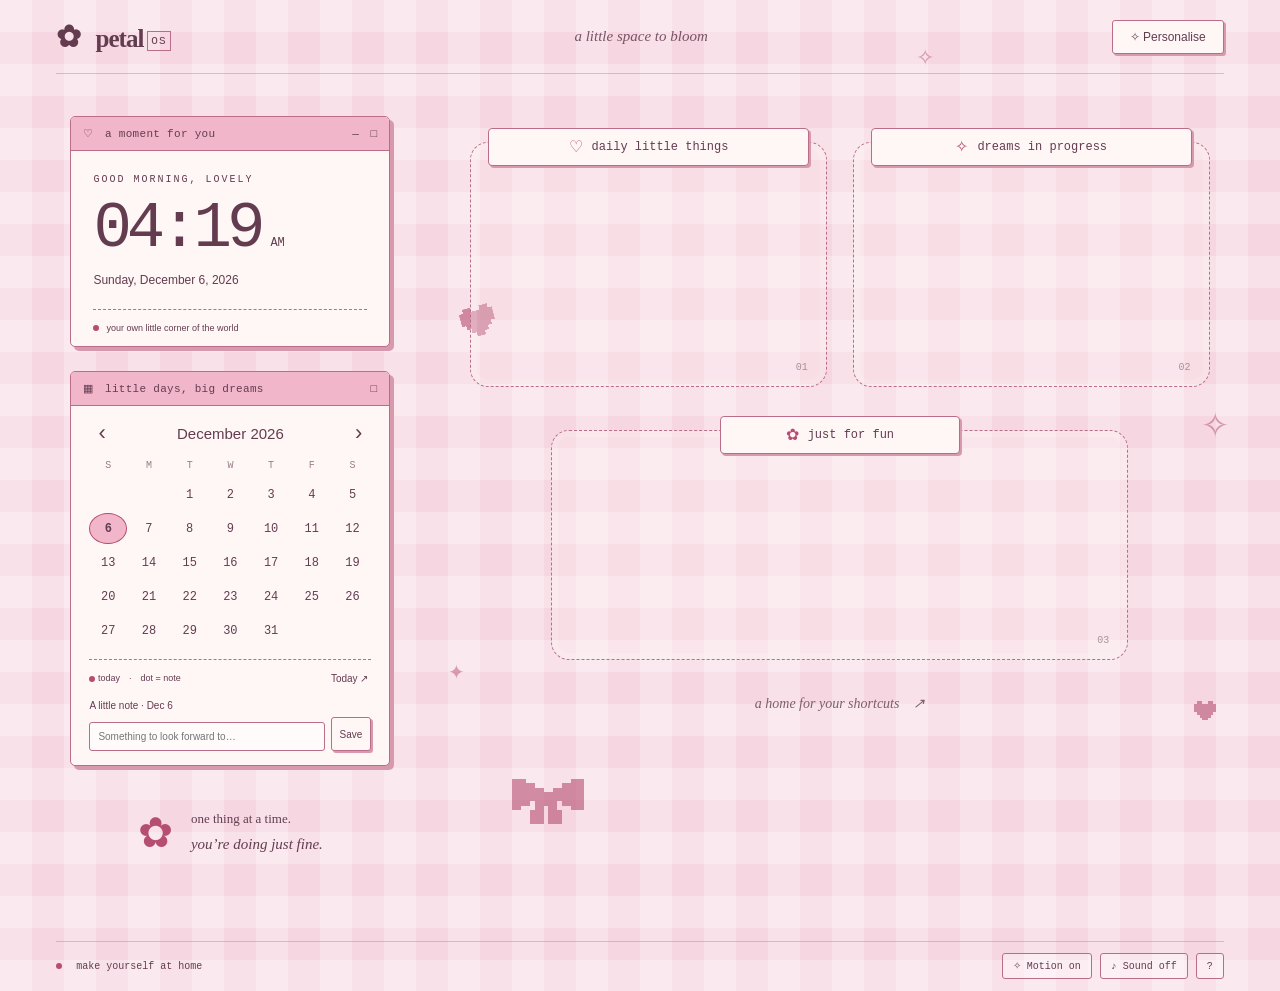
==== index.html @ 4a59d71a "Build Petal OS interactive wallpaper and offline packages" ====
<!doctype html>
<html lang="en">
<head>
  <meta charset="utf-8"><meta name="viewport" content="width=device-width,initial-scale=1">
  <meta name="theme-color" content="#f6b8cc">
  <title>Petal OS · Retro Girly Wallpaper</title>
  <link rel="icon" href="icons/heart.svg" type="image/svg+xml">
  <link rel="stylesheet" href="style.css">
  <script src="app.js" defer></script>
</head>
<body data-background="gingham">
  <div id="custom-bg" aria-hidden="true"></div>
  <div class="decorations" aria-hidden="true">
    <svg class="pixel heart h1" viewBox="0 0 16 14"><path d="M2 0h4v2h4V0h4v2h2v6h-2v2h-2v2h-2v2H6v-2H4v-2H2V8H0V2h2Z"/></svg>
    <svg class="pixel heart h2" viewBox="0 0 16 14"><path d="M2 0h4v2h4V0h4v2h2v6h-2v2h-2v2h-2v2H6v-2H4v-2H2V8H0V2h2Z"/></svg>
    <span class="spark s1">✦</span><span class="spark s2">✧</span><span class="spark s3">✦</span><span class="spark s4">✧</span>
    <svg class="pixel bow" viewBox="0 0 32 24"><path d="M0 2h6v2h4v2h4v2h4V6h4V4h4V2h6v14h-6v-2h-4v-2h-2v4h2v6h-6v-8h-2v8H8v-6h2v-4H8v2H4v2H0Z"/></svg>
  </div>
  <header class="topbar"><span class="brand"><span aria-hidden="true">✿</span> petal<span class="os">OS</span></span><span class="top-caption">a little space to bloom</span><button id="open-settings" class="settings-button">✧ Personalise</button></header>
  <main class="desktop">
    <section class="left-column" aria-label="Clock and calendar">
      <article class="window clock-window">
        <div class="titlebar"><span>♡　a moment for you</span><span aria-hidden="true">—　□</span></div>
        <div class="clock-content"><p class="eyebrow" id="greeting">HELLO, LOVELY</p><div class="clock-row"><time id="clock">00:00</time><span id="period">AM</span></div><p id="date">Loading date…</p><div class="clock-bottom"><span class="status-dot"></span> your own little corner of the world</div></div>
      </article>
      <article class="window calendar-window">
        <div class="titlebar"><span>▦　little days, big dreams</span><span aria-hidden="true">□</span></div>
        <div class="calendar-content"><div class="month-nav"><button id="prev-month" aria-label="Previous month">‹</button><h1 id="month-title"></h1><button id="next-month" aria-label="Next month">›</button></div>
        <div class="weekdays" aria-hidden="true"><span>S</span><span>M</span><span>T</span><span>W</span><span>T</span><span>F</span><span>S</span></div>
        <div id="calendar" class="calendar" aria-label="Calendar dates"></div>
        <div class="calendar-footer"><span><i class="status-dot"></i> today　·　dot = note</span><button id="today">Today ↗</button></div>
        <form id="note-form"><label for="day-note" id="note-label">A little note</label><div class="note-row"><input id="day-note" maxlength="160" placeholder="Something to look forward to…"><button type="submit">Save</button></div></form>
        </div>
      </article>
      <div class="mini-note"><span aria-hidden="true">✿</span><p>one thing at a time.<br><em>you’re doing just fine.</em></p></div>
    </section>
    <section class="zones" aria-label="Desktop shortcut zones">
      <div class="zone zone-one"><div class="zone-tab"><span aria-hidden="true">♡</span><span id="zone1-label">daily little things</span></div><span class="zone-number" aria-hidden="true">01</span></div>
      <div class="zone zone-two"><div class="zone-tab"><span aria-hidden="true">✧</span><span id="zone2-label">dreams in progress</span></div><span class="zone-number" aria-hidden="true">02</span></div>
      <div class="zone zone-three"><div class="zone-tab"><span aria-hidden="true">✿</span><span id="zone3-label">just for fun</span></div><span class="zone-number" aria-hidden="true">03</span></div>
      <p class="zone-tip">a home for your shortcuts <span aria-hidden="true">↗</span></p>
    </section>
  </main>
  <footer class="bottom-bar"><span><span class="status-dot"></span> make yourself at home</span><div><button id="motion-shortcut" aria-pressed="true">✧ Motion on</button><button id="sound-shortcut" aria-pressed="false">♪ Sound off</button><button id="help-button" aria-label="Wallpaper help">?</button></div></footer>
  <div id="toast" role="status" aria-live="polite"></div>
  <dialog id="settings" aria-labelledby="settings-title">
    <div class="titlebar"><h2 id="settings-title">✧　make it yours</h2><button id="close-settings" aria-label="Close settings">×</button></div>
    <div class="settings-content"><p class="intro">A tiny desktop, with a little more you.</p>
      <fieldset><legend>01 / THE PALETTE</legend><div class="theme-buttons"><button data-theme="rose">🌷 Rose milk</button><button data-theme="lavender">✧ Lavender</button><button data-theme="mint">☘ Mint tea</button></div><label class="inline-label">Accent color <input id="accent" type="color" value="#b64e71"></label></fieldset>
      <fieldset><legend>02 / THE WALLPAPER</legend><label>Background <select id="background"><option value="gingham">Picnic gingham</option><option value="dots">Polka-dot daydream</option><option value="clouds">Cloud nine</option><option value="plain">Just the color</option><option value="custom">My own image</option></select></label><label class="file-label">Choose your own image (PNG / JPG / WebP, up to 2 MB)<input id="image-upload" type="file" accept="image/png,image/jpeg,image/webp"></label></fieldset>
      <fieldset><legend>03 / YOUR LITTLE CORNERS</legend><label>Zone 1 <input id="label1" maxlength="36"></label><label>Zone 2 <input id="label2" maxlength="36"></label><label>Zone 3 <input id="label3" maxlength="36"></label><p class="hint">Visual guides for your real Windows shortcuts. Drag your icons into these areas on the desktop.</p></fieldset>
      <fieldset><legend>04 / THE LITTLE DETAILS</legend><label class="check"><input id="motion" type="checkbox"> Animated decorations</label><label class="check"><input id="sound" type="checkbox"> Soft click sounds (starts after a click)</label><label class="check"><input id="hour24" type="checkbox"> 24-hour clock</label><label class="check"><input id="show-notes" type="checkbox"> Show calendar note editor</label><label class="inline-label">Sound volume <input id="volume" type="range" min="0" max="100"></label></fieldset>
      <div class="transfer"><button id="export">Export settings</button><label class="import-button">Import settings<input id="import" type="file" accept="application/json,.json"></label><button id="reset">Reset appearance</button></div><p class="hint" id="storage-status">Settings and calendar notes stay on this device.</p><p class="hint">In Lively, use Library → right-click wallpaper → Customise for reliable persistent controls. Browser and Lively settings are separate.</p>
    </div>
  </dialog>
  <dialog id="help" aria-labelledby="help-title"><div class="titlebar"><h2 id="help-title">♡　a little help</h2><button id="close-help" aria-label="Close help">×</button></div><div class="settings-content"><p>Select a calendar day to write a note. Saving an empty note deletes it. Personalise changes your colors, labels, background and sound.</p><p>The three zones are visual guides, not folders. Windows still manages your desktop files and icons.</p><p>In Lively, mouse input depends on its interaction settings and the desktop. Real icons and other windows can cover wallpaper controls. Keyboard input is off by default; enabling it can hide desktop icons.</p><p>Use Lively’s <strong>Customise</strong> panel for labels and appearance. For typing notes or choosing files, the browser preview is the easiest option. It has separate local storage; export/import can transfer your settings when file selection is available.</p><p>Sound is a quiet click chime, off by default. Browsers may require a click before audio plays. Reduced-motion preferences are respected.</p><a href="README.html" target="_blank" rel="noopener">Open the setup & deployment guide ↗</a></div></dialog>
</body>
</html>
---- style.css ----
:root{--base:#f6d6e0;--paper:#fff7f6;--accent:#b64e71;--soft:#f2b6ca;--ink:#633c50;--line:#b96d89;--shadow:#d899af;--grid:rgba(255,255,255,.27)}
*{box-sizing:border-box}body{margin:0;min-height:100vh;color:var(--ink);background-color:var(--base);font:14px 'Trebuchet MS',Verdana,sans-serif;transition:background-color .3s}body[data-background=gingham]{background-image:linear-gradient(90deg,var(--grid) 50%,transparent 50%),linear-gradient(var(--grid) 50%,transparent 50%);background-size:64px 64px}body[data-background=dots]{background-image:radial-gradient(var(--paper) 2px,transparent 2px);background-size:22px 22px}body[data-background=clouds]{background-image:radial-gradient(ellipse at 20% 90%,#fff9 0,transparent 42%),radial-gradient(ellipse at 80% 20%,#fff9 0,transparent 40%),linear-gradient(140deg,var(--base),var(--soft))}button,input,select{font:inherit;color:inherit}button,.import-button{cursor:pointer;border:1px solid var(--line);background:var(--paper);padding:7px 12px;box-shadow:2px 2px 0 var(--shadow);border-radius:3px}button:hover,.import-button:hover{background:var(--soft)}button:active{transform:translate(1px,1px);box-shadow:none}button:focus-visible,input:focus-visible,select:focus-visible,a:focus-visible,.import-button:focus-within{outline:3px solid var(--accent);outline-offset:3px}button:disabled{opacity:.4;cursor:default}#custom-bg{position:fixed;inset:0;z-index:-1;background-size:cover;background-position:center;opacity:.65}.topbar{height:74px;display:flex;align-items:center;justify-content:space-between;margin:0 4.4%;border-bottom:1px solid color-mix(in srgb,var(--line) 38%,transparent);gap:16px}.brand{font:bold 25px Georgia,serif;letter-spacing:-1px}.brand>span:first-child{font-size:30px;margin-right:10px}.os{font:11px monospace;letter-spacing:1px;border:1px solid var(--line);padding:3px;margin-left:4px;vertical-align:middle}.top-caption{font:italic 15px Georgia,serif;opacity:.85}.settings-button{background:var(--paper);padding:9px 17px;font-size:12px}.desktop{position:relative;display:grid;grid-template-columns:320px 1fr;gap:7%;max-width:1500px;padding:42px 5.5% 70px;margin:auto;min-height:calc(100vh - 134px)}.window{border:1px solid var(--line);box-shadow:4px 4px 0 var(--shadow);background:var(--paper);border-radius:5px;overflow:hidden}.titlebar{display:flex;justify-content:space-between;align-items:center;background:var(--soft);border-bottom:1px solid var(--line);padding:9px 12px;font:11px monospace;letter-spacing:.3px}.clock-content{padding:23px 22px 0}.eyebrow{font:10px monospace;letter-spacing:2px;margin:0 0 9px}.clock-row{display:flex;align-items:baseline;gap:10px}#clock{font:64px 'Courier New',monospace;line-height:1.1;letter-spacing:-5px}#period{font:12px monospace}#date{margin:9px 0 22px;font-size:12px}.clock-bottom{border-top:1px dashed var(--line);padding:13px 0;font-size:9px;display:flex;gap:7px;align-items:center}.status-dot{display:inline-block;width:6px;height:6px;border-radius:50%;background:var(--accent);vertical-align:middle}.calendar-window{margin-top:24px}.calendar-content{padding:14px 18px}.month-nav{display:flex;align-items:center;justify-content:space-between;margin-bottom:14px}.month-nav button{font-size:22px;border:0;box-shadow:none;background:transparent;padding:0 9px}.month-nav h1{font-size:15px;font-weight:normal;margin:0}.weekdays,.calendar{display:grid;grid-template-columns:repeat(7,minmax(0,1fr));gap:3px;text-align:center}.weekdays{font:10px monospace;opacity:.65;margin-bottom:8px}.calendar button{position:relative;padding:7px 0;border:1px solid transparent;box-shadow:none;font:12px monospace;min-height:31px}.calendar button.today{border-color:var(--accent);border-radius:50%}.calendar button[aria-pressed=true]{background:var(--soft);font-weight:bold}.calendar button.has-note:after{content:'';position:absolute;bottom:2px;left:calc(50% - 2px);width:4px;height:4px;background:var(--accent);border-radius:50%}.calendar-footer{margin-top:13px;border-top:1px dashed var(--line);padding-top:10px;display:flex;align-items:center;justify-content:space-between;font-size:9px}.calendar-footer button{border:0;box-shadow:none;font-size:10px;padding:3px;background:transparent}#note-form{margin-top:13px}#note-label{font-size:10px;display:block;margin-bottom:6px}.note-row{display:flex;gap:6px}.note-row input{min-width:0;width:100%;font-size:10px;padding:8px}.note-row button{font-size:10px;padding:5px 8px}.mini-note{display:flex;align-items:center;justify-content:center;gap:18px;margin-top:28px}.mini-note>span{font-size:42px;color:var(--accent)}.mini-note p{font:13px/1.8 Georgia,serif}.mini-note em{font-size:15px}.zones{position:relative;display:grid;grid-template-columns:1fr 1fr;gap:35px 26px;padding-top:26px;align-content:start}.zone{height:245px;position:relative;border:1px dashed var(--line);border-radius:18px;background:color-mix(in srgb,var(--paper) 22%,transparent);box-shadow:inset 0 0 0 6px #fff2}.zone-tab{position:absolute;left:17px;right:17px;top:-15px;display:flex;align-items:center;justify-content:center;gap:9px;background:var(--paper);border:1px solid var(--line);border-radius:4px;padding:8px 10px;box-shadow:2px 2px var(--shadow);font:12px monospace;overflow-wrap:anywhere}.zone-tab>span:first-child{color:var(--accent);font-size:16px}.zone-number{position:absolute;bottom:13px;right:18px;font:10px monospace;opacity:.5}.zone-three{grid-column:1 / 3;height:230px;margin:8px 11% 0}.zone-three .zone-tab{max-width:240px;margin:auto}.zone-tip{grid-column:1 / 3;text-align:center;font:italic 14px Georgia,serif;margin:0;opacity:.8}.zone-tip span{margin-left:10px}.bottom-bar{height:50px;margin:0 4.4%;border-top:1px solid color-mix(in srgb,var(--line) 38%,transparent);display:flex;align-items:center;justify-content:space-between;gap:12px;font:10px monospace}.bottom-bar>span>.status-dot{margin-right:8px}.bottom-bar>div{display:flex;gap:8px}.bottom-bar button{font:10px monospace;padding:6px 10px;background:#fff6;box-shadow:none}.decorations{pointer-events:none;position:fixed;inset:0;overflow:hidden;z-index:-1}.pixel{fill:var(--accent);opacity:.6;image-rendering:pixelated;shape-rendering:crispEdges;position:absolute;animation:float 5s ease-in-out infinite}.heart{width:34px}.h1{left:36%;top:34%;transform:rotate(-15deg)}.h2{right:5%;bottom:20%;width:22px;animation-delay:-2s}.bow{width:72px;bottom:8%;left:40%;animation-delay:-1s}.spark{position:absolute;color:var(--accent);animation:twinkle 4s ease-in-out infinite;font-size:34px;opacity:.5}.s1{left:38%;top:15%}.s2{right:4%;top:45%;animation-delay:-1s}.s3{left:35%;bottom:24%;font-size:20px;animation-delay:-2s}.s4{right:27%;top:5%;font-size:22px}.paused .pixel,.paused .spark{animation:none!important}body.hidden-page .pixel,body.hidden-page .spark{animation-play-state:paused}dialog{color:var(--ink);background:var(--paper);border:1px solid var(--line);border-radius:6px;padding:0;width:min(520px,calc(100vw - 28px));max-height:88vh;box-shadow:7px 7px 0 var(--shadow)}dialog::backdrop{background:#42213866;backdrop-filter:blur(3px)}dialog .titlebar{position:sticky;top:0;z-index:1}dialog h2{font:12px monospace;margin:0}dialog .titlebar button{padding:1px 7px;font-size:20px;box-shadow:none}.settings-content{padding:20px 25px}.intro{font:italic 19px Georgia,serif;margin:0 0 20px}fieldset{border:0;border-top:1px dashed var(--line);padding:16px 0 19px;margin:0}legend{font:10px monospace;letter-spacing:1px;padding-right:10px}label{display:block;font-size:12px;margin:9px 0}input:not([type=checkbox]):not([type=color]):not([type=range]),select{border:1px solid var(--line);background:#fff9;border-radius:3px;padding:8px;width:100%;margin-top:5px}input[type=color]{border:0;background:transparent;width:48px;height:32px}.inline-label{display:flex;align-items:center;justify-content:space-between}.check{display:flex;align-items:center;gap:9px}.theme-buttons{display:flex;gap:8px;flex-wrap:wrap}.theme-buttons button{font-size:11px;padding:8px}.hint{font-size:10px;line-height:1.6;opacity:.8}.file-label{font-size:10px}.transfer{display:flex;flex-wrap:wrap;align-items:center;gap:10px}.transfer button,.import-button{font-size:10px;display:inline-block;margin:0}.import-button input{display:block;max-width:160px;font-size:9px}#help .settings-content{line-height:1.7;font-size:13px}a{color:var(--accent)}#toast{position:fixed;bottom:65px;left:50%;transform:translateX(-50%);background:var(--paper);border:1px solid var(--line);box-shadow:3px 3px var(--shadow);border-radius:4px;padding:10px 20px;font-size:12px;opacity:0;pointer-events:none;transition:opacity .2s;z-index:5;max-width:90vw}#toast.visible{opacity:1}@keyframes float{50%{translate:0 -10px}}@keyframes twinkle{50%{opacity:.2;scale:.85}}@media(prefers-reduced-motion:reduce){*,*::before,*::after{animation:none!important;transition:none!important}}@media(min-width:1600px){.desktop{padding-top:60px;gap:10%;grid-template-columns:350px 1fr}.zone{height:280px}.zone-three{height:260px}.clock-content{padding-top:30px}#clock{font-size:72px}.calendar button{min-height:35px}}@media(max-width:1000px){.desktop{gap:5%;padding:30px 4% 50px;grid-template-columns:290px 1fr}.zones{gap:35px 18px}.zone-tab{font-size:10px;left:10px;right:10px}.zone{height:225px}.zone-three{height:240px;margin-left:0;margin-right:0}.top-caption{display:none}#clock{font-size:59px}}@media(max-width:700px){.desktop{display:flex;flex-direction:column;gap:36px;padding:25px 6% 45px}.left-column{max-width:380px;width:100%;margin:auto}.zones{gap:35px 18px}.zone{height:190px}.zone-three{height:180px}.mini-note{margin-top:20px}.topbar{height:65px}.brand{font-size:22px}.bottom-bar>span{display:none}.bottom-bar{justify-content:center}.zone-tab{font-size:10px}.decorations{opacity:.6}#clock{font-size:64px}}
@media(min-width:701px) and (max-height:850px){.topbar{height:58px}.desktop{padding-top:24px;padding-bottom:24px;grid-template-columns:280px 1fr;min-height:calc(100vh - 108px)}.clock-content{padding:15px 18px 0}.eyebrow{font-size:9px;margin-bottom:6px}#clock{font-size:50px}#date{margin:7px 0 12px}.clock-bottom{padding:10px 0;font-size:8px}.calendar-window{margin-top:18px}.calendar-content{padding:10px 15px}.month-nav{margin-bottom:7px}.calendar button{min-height:26px;padding:5px 0}.calendar-footer{margin-top:7px;padding-top:6px}#note-form{margin-top:7px}.mini-note{display:none}.zones{padding-top:16px;gap:30px 22px}.zone{height:205px}.zone-three{height:185px}.zone-tip{font-size:12px}}
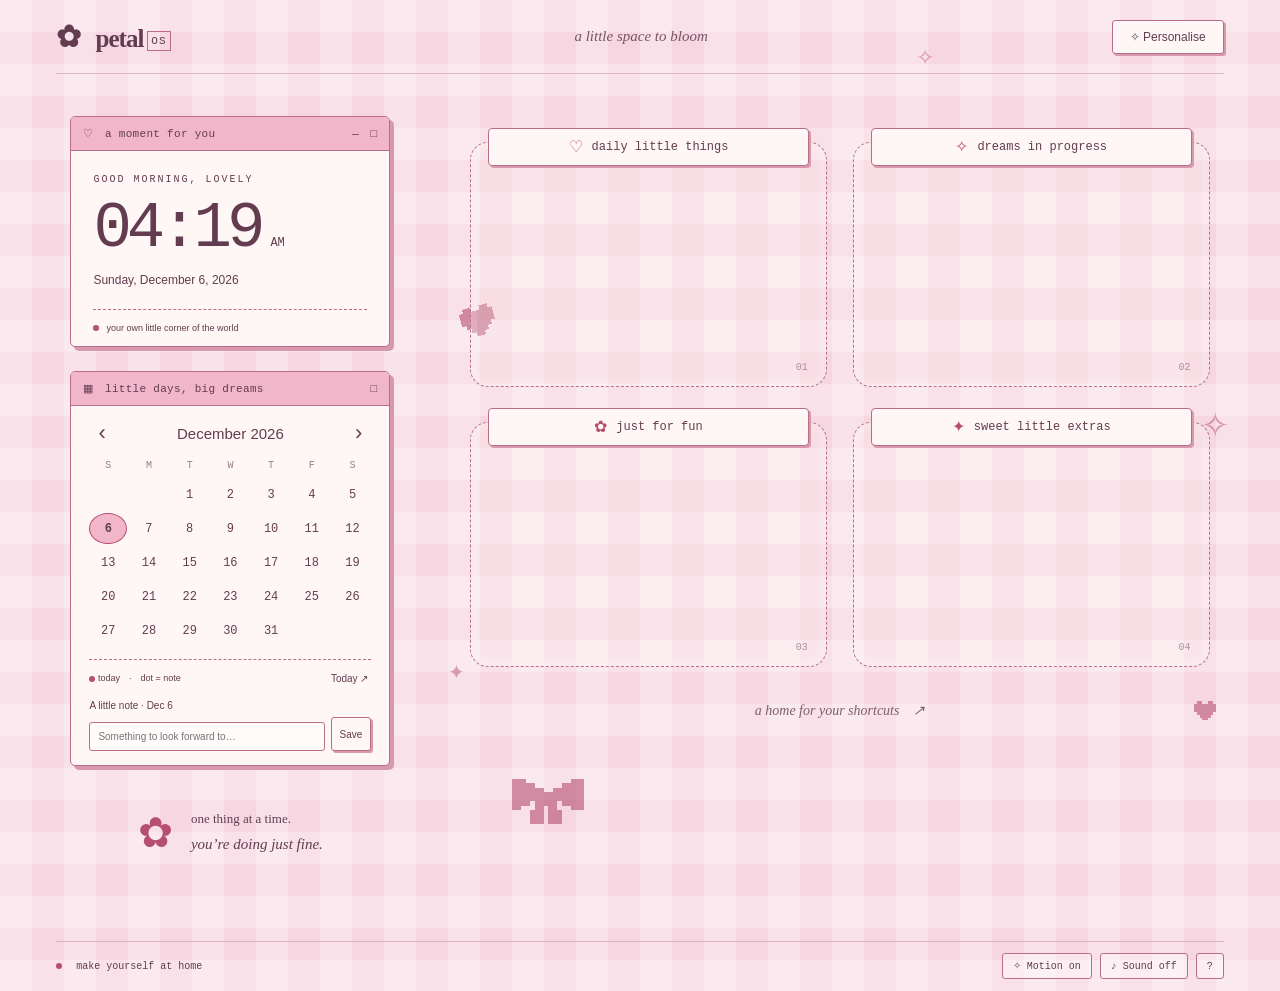
==== commit 39c508f5: "Arrange four editable shortcut zones in a 2x2 grid" ====
--- a/index.html
+++ b/index.html
@@ -5,8 +5,8 @@
   <meta name="theme-color" content="#f6b8cc">
   <title>Petal OS · Retro Girly Wallpaper</title>
   <link rel="icon" href="icons/heart.svg" type="image/svg+xml">
-  <link rel="stylesheet" href="style.css">
-  <script src="app.js" defer></script>
+  <link rel="stylesheet" href="style.css?v=2">
+  <script src="app.js?v=2" defer></script>
 </head>
 <body data-background="gingham">
   <div id="custom-bg" aria-hidden="true"></div>
@@ -38,6 +38,7 @@
       <div class="zone zone-one"><div class="zone-tab"><span aria-hidden="true">♡</span><span id="zone1-label">daily little things</span></div><span class="zone-number" aria-hidden="true">01</span></div>
       <div class="zone zone-two"><div class="zone-tab"><span aria-hidden="true">✧</span><span id="zone2-label">dreams in progress</span></div><span class="zone-number" aria-hidden="true">02</span></div>
       <div class="zone zone-three"><div class="zone-tab"><span aria-hidden="true">✿</span><span id="zone3-label">just for fun</span></div><span class="zone-number" aria-hidden="true">03</span></div>
+      <div class="zone zone-four"><div class="zone-tab"><span aria-hidden="true">✦</span><span id="zone4-label">sweet little extras</span></div><span class="zone-number" aria-hidden="true">04</span></div>
       <p class="zone-tip">a home for your shortcuts <span aria-hidden="true">↗</span></p>
     </section>
   </main>
@@ -48,11 +49,11 @@
     <div class="settings-content"><p class="intro">A tiny desktop, with a little more you.</p>
       <fieldset><legend>01 / THE PALETTE</legend><div class="theme-buttons"><button data-theme="rose">🌷 Rose milk</button><button data-theme="lavender">✧ Lavender</button><button data-theme="mint">☘ Mint tea</button></div><label class="inline-label">Accent color <input id="accent" type="color" value="#b64e71"></label></fieldset>
       <fieldset><legend>02 / THE WALLPAPER</legend><label>Background <select id="background"><option value="gingham">Picnic gingham</option><option value="dots">Polka-dot daydream</option><option value="clouds">Cloud nine</option><option value="plain">Just the color</option><option value="custom">My own image</option></select></label><label class="file-label">Choose your own image (PNG / JPG / WebP, up to 2 MB)<input id="image-upload" type="file" accept="image/png,image/jpeg,image/webp"></label></fieldset>
-      <fieldset><legend>03 / YOUR LITTLE CORNERS</legend><label>Zone 1 <input id="label1" maxlength="36"></label><label>Zone 2 <input id="label2" maxlength="36"></label><label>Zone 3 <input id="label3" maxlength="36"></label><p class="hint">Visual guides for your real Windows shortcuts. Drag your icons into these areas on the desktop.</p></fieldset>
+      <fieldset><legend>03 / YOUR LITTLE CORNERS</legend><label>Zone 1 <input id="label1" maxlength="36"></label><label>Zone 2 <input id="label2" maxlength="36"></label><label>Zone 3 <input id="label3" maxlength="36"></label><label>Zone 4 <input id="label4" maxlength="36"></label><p class="hint">Visual guides for your real Windows shortcuts. Drag your icons into these areas on the desktop.</p></fieldset>
       <fieldset><legend>04 / THE LITTLE DETAILS</legend><label class="check"><input id="motion" type="checkbox"> Animated decorations</label><label class="check"><input id="sound" type="checkbox"> Soft click sounds (starts after a click)</label><label class="check"><input id="hour24" type="checkbox"> 24-hour clock</label><label class="check"><input id="show-notes" type="checkbox"> Show calendar note editor</label><label class="inline-label">Sound volume <input id="volume" type="range" min="0" max="100"></label></fieldset>
       <div class="transfer"><button id="export">Export settings</button><label class="import-button">Import settings<input id="import" type="file" accept="application/json,.json"></label><button id="reset">Reset appearance</button></div><p class="hint" id="storage-status">Settings and calendar notes stay on this device.</p><p class="hint">In Lively, use Library → right-click wallpaper → Customise for reliable persistent controls. Browser and Lively settings are separate.</p>
     </div>
   </dialog>
-  <dialog id="help" aria-labelledby="help-title"><div class="titlebar"><h2 id="help-title">♡　a little help</h2><button id="close-help" aria-label="Close help">×</button></div><div class="settings-content"><p>Select a calendar day to write a note. Saving an empty note deletes it. Personalise changes your colors, labels, background and sound.</p><p>The three zones are visual guides, not folders. Windows still manages your desktop files and icons.</p><p>In Lively, mouse input depends on its interaction settings and the desktop. Real icons and other windows can cover wallpaper controls. Keyboard input is off by default; enabling it can hide desktop icons.</p><p>Use Lively’s <strong>Customise</strong> panel for labels and appearance. For typing notes or choosing files, the browser preview is the easiest option. It has separate local storage; export/import can transfer your settings when file selection is available.</p><p>Sound is a quiet click chime, off by default. Browsers may require a click before audio plays. Reduced-motion preferences are respected.</p><a href="README.html" target="_blank" rel="noopener">Open the setup & deployment guide ↗</a></div></dialog>
+  <dialog id="help" aria-labelledby="help-title"><div class="titlebar"><h2 id="help-title">♡　a little help</h2><button id="close-help" aria-label="Close help">×</button></div><div class="settings-content"><p>Select a calendar day to write a note. Saving an empty note deletes it. Personalise changes your colors, labels, background and sound.</p><p>The four zones are visual guides, not folders. Windows still manages your desktop files and icons.</p><p>In Lively, mouse input depends on its interaction settings and the desktop. Real icons and other windows can cover wallpaper controls. Keyboard input is off by default; enabling it can hide desktop icons.</p><p>Use Lively’s <strong>Customise</strong> panel for labels and appearance. For typing notes or choosing files, the browser preview is the easiest option. It has separate local storage; export/import can transfer your settings when file selection is available.</p><p>Sound is a quiet click chime, off by default. Browsers may require a click before audio plays. Reduced-motion preferences are respected.</p><a href="README.html" target="_blank" rel="noopener">Open the setup & deployment guide ↗</a></div></dialog>
 </body>
 </html>
--- a/style.css
+++ b/style.css
@@ -1,3 +1,3 @@
 :root{--base:#f6d6e0;--paper:#fff7f6;--accent:#b64e71;--soft:#f2b6ca;--ink:#633c50;--line:#b96d89;--shadow:#d899af;--grid:rgba(255,255,255,.27)}
-*{box-sizing:border-box}body{margin:0;min-height:100vh;color:var(--ink);background-color:var(--base);font:14px 'Trebuchet MS',Verdana,sans-serif;transition:background-color .3s}body[data-background=gingham]{background-image:linear-gradient(90deg,var(--grid) 50%,transparent 50%),linear-gradient(var(--grid) 50%,transparent 50%);background-size:64px 64px}body[data-background=dots]{background-image:radial-gradient(var(--paper) 2px,transparent 2px);background-size:22px 22px}body[data-background=clouds]{background-image:radial-gradient(ellipse at 20% 90%,#fff9 0,transparent 42%),radial-gradient(ellipse at 80% 20%,#fff9 0,transparent 40%),linear-gradient(140deg,var(--base),var(--soft))}button,input,select{font:inherit;color:inherit}button,.import-button{cursor:pointer;border:1px solid var(--line);background:var(--paper);padding:7px 12px;box-shadow:2px 2px 0 var(--shadow);border-radius:3px}button:hover,.import-button:hover{background:var(--soft)}button:active{transform:translate(1px,1px);box-shadow:none}button:focus-visible,input:focus-visible,select:focus-visible,a:focus-visible,.import-button:focus-within{outline:3px solid var(--accent);outline-offset:3px}button:disabled{opacity:.4;cursor:default}#custom-bg{position:fixed;inset:0;z-index:-1;background-size:cover;background-position:center;opacity:.65}.topbar{height:74px;display:flex;align-items:center;justify-content:space-between;margin:0 4.4%;border-bottom:1px solid color-mix(in srgb,var(--line) 38%,transparent);gap:16px}.brand{font:bold 25px Georgia,serif;letter-spacing:-1px}.brand>span:first-child{font-size:30px;margin-right:10px}.os{font:11px monospace;letter-spacing:1px;border:1px solid var(--line);padding:3px;margin-left:4px;vertical-align:middle}.top-caption{font:italic 15px Georgia,serif;opacity:.85}.settings-button{background:var(--paper);padding:9px 17px;font-size:12px}.desktop{position:relative;display:grid;grid-template-columns:320px 1fr;gap:7%;max-width:1500px;padding:42px 5.5% 70px;margin:auto;min-height:calc(100vh - 134px)}.window{border:1px solid var(--line);box-shadow:4px 4px 0 var(--shadow);background:var(--paper);border-radius:5px;overflow:hidden}.titlebar{display:flex;justify-content:space-between;align-items:center;background:var(--soft);border-bottom:1px solid var(--line);padding:9px 12px;font:11px monospace;letter-spacing:.3px}.clock-content{padding:23px 22px 0}.eyebrow{font:10px monospace;letter-spacing:2px;margin:0 0 9px}.clock-row{display:flex;align-items:baseline;gap:10px}#clock{font:64px 'Courier New',monospace;line-height:1.1;letter-spacing:-5px}#period{font:12px monospace}#date{margin:9px 0 22px;font-size:12px}.clock-bottom{border-top:1px dashed var(--line);padding:13px 0;font-size:9px;display:flex;gap:7px;align-items:center}.status-dot{display:inline-block;width:6px;height:6px;border-radius:50%;background:var(--accent);vertical-align:middle}.calendar-window{margin-top:24px}.calendar-content{padding:14px 18px}.month-nav{display:flex;align-items:center;justify-content:space-between;margin-bottom:14px}.month-nav button{font-size:22px;border:0;box-shadow:none;background:transparent;padding:0 9px}.month-nav h1{font-size:15px;font-weight:normal;margin:0}.weekdays,.calendar{display:grid;grid-template-columns:repeat(7,minmax(0,1fr));gap:3px;text-align:center}.weekdays{font:10px monospace;opacity:.65;margin-bottom:8px}.calendar button{position:relative;padding:7px 0;border:1px solid transparent;box-shadow:none;font:12px monospace;min-height:31px}.calendar button.today{border-color:var(--accent);border-radius:50%}.calendar button[aria-pressed=true]{background:var(--soft);font-weight:bold}.calendar button.has-note:after{content:'';position:absolute;bottom:2px;left:calc(50% - 2px);width:4px;height:4px;background:var(--accent);border-radius:50%}.calendar-footer{margin-top:13px;border-top:1px dashed var(--line);padding-top:10px;display:flex;align-items:center;justify-content:space-between;font-size:9px}.calendar-footer button{border:0;box-shadow:none;font-size:10px;padding:3px;background:transparent}#note-form{margin-top:13px}#note-label{font-size:10px;display:block;margin-bottom:6px}.note-row{display:flex;gap:6px}.note-row input{min-width:0;width:100%;font-size:10px;padding:8px}.note-row button{font-size:10px;padding:5px 8px}.mini-note{display:flex;align-items:center;justify-content:center;gap:18px;margin-top:28px}.mini-note>span{font-size:42px;color:var(--accent)}.mini-note p{font:13px/1.8 Georgia,serif}.mini-note em{font-size:15px}.zones{position:relative;display:grid;grid-template-columns:1fr 1fr;gap:35px 26px;padding-top:26px;align-content:start}.zone{height:245px;position:relative;border:1px dashed var(--line);border-radius:18px;background:color-mix(in srgb,var(--paper) 22%,transparent);box-shadow:inset 0 0 0 6px #fff2}.zone-tab{position:absolute;left:17px;right:17px;top:-15px;display:flex;align-items:center;justify-content:center;gap:9px;background:var(--paper);border:1px solid var(--line);border-radius:4px;padding:8px 10px;box-shadow:2px 2px var(--shadow);font:12px monospace;overflow-wrap:anywhere}.zone-tab>span:first-child{color:var(--accent);font-size:16px}.zone-number{position:absolute;bottom:13px;right:18px;font:10px monospace;opacity:.5}.zone-three{grid-column:1 / 3;height:230px;margin:8px 11% 0}.zone-three .zone-tab{max-width:240px;margin:auto}.zone-tip{grid-column:1 / 3;text-align:center;font:italic 14px Georgia,serif;margin:0;opacity:.8}.zone-tip span{margin-left:10px}.bottom-bar{height:50px;margin:0 4.4%;border-top:1px solid color-mix(in srgb,var(--line) 38%,transparent);display:flex;align-items:center;justify-content:space-between;gap:12px;font:10px monospace}.bottom-bar>span>.status-dot{margin-right:8px}.bottom-bar>div{display:flex;gap:8px}.bottom-bar button{font:10px monospace;padding:6px 10px;background:#fff6;box-shadow:none}.decorations{pointer-events:none;position:fixed;inset:0;overflow:hidden;z-index:-1}.pixel{fill:var(--accent);opacity:.6;image-rendering:pixelated;shape-rendering:crispEdges;position:absolute;animation:float 5s ease-in-out infinite}.heart{width:34px}.h1{left:36%;top:34%;transform:rotate(-15deg)}.h2{right:5%;bottom:20%;width:22px;animation-delay:-2s}.bow{width:72px;bottom:8%;left:40%;animation-delay:-1s}.spark{position:absolute;color:var(--accent);animation:twinkle 4s ease-in-out infinite;font-size:34px;opacity:.5}.s1{left:38%;top:15%}.s2{right:4%;top:45%;animation-delay:-1s}.s3{left:35%;bottom:24%;font-size:20px;animation-delay:-2s}.s4{right:27%;top:5%;font-size:22px}.paused .pixel,.paused .spark{animation:none!important}body.hidden-page .pixel,body.hidden-page .spark{animation-play-state:paused}dialog{color:var(--ink);background:var(--paper);border:1px solid var(--line);border-radius:6px;padding:0;width:min(520px,calc(100vw - 28px));max-height:88vh;box-shadow:7px 7px 0 var(--shadow)}dialog::backdrop{background:#42213866;backdrop-filter:blur(3px)}dialog .titlebar{position:sticky;top:0;z-index:1}dialog h2{font:12px monospace;margin:0}dialog .titlebar button{padding:1px 7px;font-size:20px;box-shadow:none}.settings-content{padding:20px 25px}.intro{font:italic 19px Georgia,serif;margin:0 0 20px}fieldset{border:0;border-top:1px dashed var(--line);padding:16px 0 19px;margin:0}legend{font:10px monospace;letter-spacing:1px;padding-right:10px}label{display:block;font-size:12px;margin:9px 0}input:not([type=checkbox]):not([type=color]):not([type=range]),select{border:1px solid var(--line);background:#fff9;border-radius:3px;padding:8px;width:100%;margin-top:5px}input[type=color]{border:0;background:transparent;width:48px;height:32px}.inline-label{display:flex;align-items:center;justify-content:space-between}.check{display:flex;align-items:center;gap:9px}.theme-buttons{display:flex;gap:8px;flex-wrap:wrap}.theme-buttons button{font-size:11px;padding:8px}.hint{font-size:10px;line-height:1.6;opacity:.8}.file-label{font-size:10px}.transfer{display:flex;flex-wrap:wrap;align-items:center;gap:10px}.transfer button,.import-button{font-size:10px;display:inline-block;margin:0}.import-button input{display:block;max-width:160px;font-size:9px}#help .settings-content{line-height:1.7;font-size:13px}a{color:var(--accent)}#toast{position:fixed;bottom:65px;left:50%;transform:translateX(-50%);background:var(--paper);border:1px solid var(--line);box-shadow:3px 3px var(--shadow);border-radius:4px;padding:10px 20px;font-size:12px;opacity:0;pointer-events:none;transition:opacity .2s;z-index:5;max-width:90vw}#toast.visible{opacity:1}@keyframes float{50%{translate:0 -10px}}@keyframes twinkle{50%{opacity:.2;scale:.85}}@media(prefers-reduced-motion:reduce){*,*::before,*::after{animation:none!important;transition:none!important}}@media(min-width:1600px){.desktop{padding-top:60px;gap:10%;grid-template-columns:350px 1fr}.zone{height:280px}.zone-three{height:260px}.clock-content{padding-top:30px}#clock{font-size:72px}.calendar button{min-height:35px}}@media(max-width:1000px){.desktop{gap:5%;padding:30px 4% 50px;grid-template-columns:290px 1fr}.zones{gap:35px 18px}.zone-tab{font-size:10px;left:10px;right:10px}.zone{height:225px}.zone-three{height:240px;margin-left:0;margin-right:0}.top-caption{display:none}#clock{font-size:59px}}@media(max-width:700px){.desktop{display:flex;flex-direction:column;gap:36px;padding:25px 6% 45px}.left-column{max-width:380px;width:100%;margin:auto}.zones{gap:35px 18px}.zone{height:190px}.zone-three{height:180px}.mini-note{margin-top:20px}.topbar{height:65px}.brand{font-size:22px}.bottom-bar>span{display:none}.bottom-bar{justify-content:center}.zone-tab{font-size:10px}.decorations{opacity:.6}#clock{font-size:64px}}
-@media(min-width:701px) and (max-height:850px){.topbar{height:58px}.desktop{padding-top:24px;padding-bottom:24px;grid-template-columns:280px 1fr;min-height:calc(100vh - 108px)}.clock-content{padding:15px 18px 0}.eyebrow{font-size:9px;margin-bottom:6px}#clock{font-size:50px}#date{margin:7px 0 12px}.clock-bottom{padding:10px 0;font-size:8px}.calendar-window{margin-top:18px}.calendar-content{padding:10px 15px}.month-nav{margin-bottom:7px}.calendar button{min-height:26px;padding:5px 0}.calendar-footer{margin-top:7px;padding-top:6px}#note-form{margin-top:7px}.mini-note{display:none}.zones{padding-top:16px;gap:30px 22px}.zone{height:205px}.zone-three{height:185px}.zone-tip{font-size:12px}}
+*{box-sizing:border-box}body{margin:0;min-height:100vh;color:var(--ink);background-color:var(--base);font:14px 'Trebuchet MS',Verdana,sans-serif;transition:background-color .3s}body[data-background=gingham]{background-image:linear-gradient(90deg,var(--grid) 50%,transparent 50%),linear-gradient(var(--grid) 50%,transparent 50%);background-size:64px 64px}body[data-background=dots]{background-image:radial-gradient(var(--paper) 2px,transparent 2px);background-size:22px 22px}body[data-background=clouds]{background-image:radial-gradient(ellipse at 20% 90%,#fff9 0,transparent 42%),radial-gradient(ellipse at 80% 20%,#fff9 0,transparent 40%),linear-gradient(140deg,var(--base),var(--soft))}button,input,select{font:inherit;color:inherit}button,.import-button{cursor:pointer;border:1px solid var(--line);background:var(--paper);padding:7px 12px;box-shadow:2px 2px 0 var(--shadow);border-radius:3px}button:hover,.import-button:hover{background:var(--soft)}button:active{transform:translate(1px,1px);box-shadow:none}button:focus-visible,input:focus-visible,select:focus-visible,a:focus-visible,.import-button:focus-within{outline:3px solid var(--accent);outline-offset:3px}button:disabled{opacity:.4;cursor:default}#custom-bg{position:fixed;inset:0;z-index:-1;background-size:cover;background-position:center;opacity:.65}.topbar{height:74px;display:flex;align-items:center;justify-content:space-between;margin:0 4.4%;border-bottom:1px solid color-mix(in srgb,var(--line) 38%,transparent);gap:16px}.brand{font:bold 25px Georgia,serif;letter-spacing:-1px}.brand>span:first-child{font-size:30px;margin-right:10px}.os{font:11px monospace;letter-spacing:1px;border:1px solid var(--line);padding:3px;margin-left:4px;vertical-align:middle}.top-caption{font:italic 15px Georgia,serif;opacity:.85}.settings-button{background:var(--paper);padding:9px 17px;font-size:12px}.desktop{position:relative;display:grid;grid-template-columns:320px 1fr;gap:7%;max-width:1500px;padding:42px 5.5% 70px;margin:auto;min-height:calc(100vh - 134px)}.window{border:1px solid var(--line);box-shadow:4px 4px 0 var(--shadow);background:var(--paper);border-radius:5px;overflow:hidden}.titlebar{display:flex;justify-content:space-between;align-items:center;background:var(--soft);border-bottom:1px solid var(--line);padding:9px 12px;font:11px monospace;letter-spacing:.3px}.clock-content{padding:23px 22px 0}.eyebrow{font:10px monospace;letter-spacing:2px;margin:0 0 9px}.clock-row{display:flex;align-items:baseline;gap:10px}#clock{font:64px 'Courier New',monospace;line-height:1.1;letter-spacing:-5px}#period{font:12px monospace}#date{margin:9px 0 22px;font-size:12px}.clock-bottom{border-top:1px dashed var(--line);padding:13px 0;font-size:9px;display:flex;gap:7px;align-items:center}.status-dot{display:inline-block;width:6px;height:6px;border-radius:50%;background:var(--accent);vertical-align:middle}.calendar-window{margin-top:24px}.calendar-content{padding:14px 18px}.month-nav{display:flex;align-items:center;justify-content:space-between;margin-bottom:14px}.month-nav button{font-size:22px;border:0;box-shadow:none;background:transparent;padding:0 9px}.month-nav h1{font-size:15px;font-weight:normal;margin:0}.weekdays,.calendar{display:grid;grid-template-columns:repeat(7,minmax(0,1fr));gap:3px;text-align:center}.weekdays{font:10px monospace;opacity:.65;margin-bottom:8px}.calendar button{position:relative;padding:7px 0;border:1px solid transparent;box-shadow:none;font:12px monospace;min-height:31px}.calendar button.today{border-color:var(--accent);border-radius:50%}.calendar button[aria-pressed=true]{background:var(--soft);font-weight:bold}.calendar button.has-note:after{content:'';position:absolute;bottom:2px;left:calc(50% - 2px);width:4px;height:4px;background:var(--accent);border-radius:50%}.calendar-footer{margin-top:13px;border-top:1px dashed var(--line);padding-top:10px;display:flex;align-items:center;justify-content:space-between;font-size:9px}.calendar-footer button{border:0;box-shadow:none;font-size:10px;padding:3px;background:transparent}#note-form{margin-top:13px}#note-label{font-size:10px;display:block;margin-bottom:6px}.note-row{display:flex;gap:6px}.note-row input{min-width:0;width:100%;font-size:10px;padding:8px}.note-row button{font-size:10px;padding:5px 8px}.mini-note{display:flex;align-items:center;justify-content:center;gap:18px;margin-top:28px}.mini-note>span{font-size:42px;color:var(--accent)}.mini-note p{font:13px/1.8 Georgia,serif}.mini-note em{font-size:15px}.zones{position:relative;display:grid;grid-template-columns:1fr 1fr;gap:35px 26px;padding-top:26px;align-content:start}.zone{height:245px;position:relative;border:1px dashed var(--line);border-radius:18px;background:color-mix(in srgb,var(--paper) 22%,transparent);box-shadow:inset 0 0 0 6px #fff2}.zone-tab{position:absolute;left:17px;right:17px;top:-15px;display:flex;align-items:center;justify-content:center;gap:9px;background:var(--paper);border:1px solid var(--line);border-radius:4px;padding:8px 10px;box-shadow:2px 2px var(--shadow);font:12px monospace;overflow-wrap:anywhere}.zone-tab>span:first-child{color:var(--accent);font-size:16px}.zone-number{position:absolute;bottom:13px;right:18px;font:10px monospace;opacity:.5}.zone-tip{grid-column:1 / 3;text-align:center;font:italic 14px Georgia,serif;margin:0;opacity:.8}.zone-tip span{margin-left:10px}.bottom-bar{height:50px;margin:0 4.4%;border-top:1px solid color-mix(in srgb,var(--line) 38%,transparent);display:flex;align-items:center;justify-content:space-between;gap:12px;font:10px monospace}.bottom-bar>span>.status-dot{margin-right:8px}.bottom-bar>div{display:flex;gap:8px}.bottom-bar button{font:10px monospace;padding:6px 10px;background:#fff6;box-shadow:none}.decorations{pointer-events:none;position:fixed;inset:0;overflow:hidden;z-index:-1}.pixel{fill:var(--accent);opacity:.6;image-rendering:pixelated;shape-rendering:crispEdges;position:absolute;animation:float 5s ease-in-out infinite}.heart{width:34px}.h1{left:36%;top:34%;transform:rotate(-15deg)}.h2{right:5%;bottom:20%;width:22px;animation-delay:-2s}.bow{width:72px;bottom:8%;left:40%;animation-delay:-1s}.spark{position:absolute;color:var(--accent);animation:twinkle 4s ease-in-out infinite;font-size:34px;opacity:.5}.s1{left:38%;top:15%}.s2{right:4%;top:45%;animation-delay:-1s}.s3{left:35%;bottom:24%;font-size:20px;animation-delay:-2s}.s4{right:27%;top:5%;font-size:22px}.paused .pixel,.paused .spark{animation:none!important}body.hidden-page .pixel,body.hidden-page .spark{animation-play-state:paused}dialog{color:var(--ink);background:var(--paper);border:1px solid var(--line);border-radius:6px;padding:0;width:min(520px,calc(100vw - 28px));max-height:88vh;box-shadow:7px 7px 0 var(--shadow)}dialog::backdrop{background:#42213866;backdrop-filter:blur(3px)}dialog .titlebar{position:sticky;top:0;z-index:1}dialog h2{font:12px monospace;margin:0}dialog .titlebar button{padding:1px 7px;font-size:20px;box-shadow:none}.settings-content{padding:20px 25px}.intro{font:italic 19px Georgia,serif;margin:0 0 20px}fieldset{border:0;border-top:1px dashed var(--line);padding:16px 0 19px;margin:0}legend{font:10px monospace;letter-spacing:1px;padding-right:10px}label{display:block;font-size:12px;margin:9px 0}input:not([type=checkbox]):not([type=color]):not([type=range]),select{border:1px solid var(--line);background:#fff9;border-radius:3px;padding:8px;width:100%;margin-top:5px}input[type=color]{border:0;background:transparent;width:48px;height:32px}.inline-label{display:flex;align-items:center;justify-content:space-between}.check{display:flex;align-items:center;gap:9px}.theme-buttons{display:flex;gap:8px;flex-wrap:wrap}.theme-buttons button{font-size:11px;padding:8px}.hint{font-size:10px;line-height:1.6;opacity:.8}.file-label{font-size:10px}.transfer{display:flex;flex-wrap:wrap;align-items:center;gap:10px}.transfer button,.import-button{font-size:10px;display:inline-block;margin:0}.import-button input{display:block;max-width:160px;font-size:9px}#help .settings-content{line-height:1.7;font-size:13px}a{color:var(--accent)}#toast{position:fixed;bottom:65px;left:50%;transform:translateX(-50%);background:var(--paper);border:1px solid var(--line);box-shadow:3px 3px var(--shadow);border-radius:4px;padding:10px 20px;font-size:12px;opacity:0;pointer-events:none;transition:opacity .2s;z-index:5;max-width:90vw}#toast.visible{opacity:1}@keyframes float{50%{translate:0 -10px}}@keyframes twinkle{50%{opacity:.2;scale:.85}}@media(prefers-reduced-motion:reduce){*,*::before,*::after{animation:none!important;transition:none!important}}@media(min-width:1600px){.desktop{padding-top:60px;gap:10%;grid-template-columns:350px 1fr}.zone{height:280px}.clock-content{padding-top:30px}#clock{font-size:72px}.calendar button{min-height:35px}}@media(max-width:1000px){.desktop{gap:5%;padding:30px 4% 50px;grid-template-columns:290px 1fr}.zones{gap:35px 18px}.zone-tab{font-size:10px;left:10px;right:10px}.zone{height:225px}.top-caption{display:none}#clock{font-size:59px}}@media(max-width:700px){.desktop{display:flex;flex-direction:column;gap:36px;padding:25px 6% 45px}.left-column{max-width:380px;width:100%;margin:auto}.zones{gap:35px 18px}.zone{height:190px}.mini-note{margin-top:20px}.topbar{height:65px}.brand{font-size:22px}.bottom-bar>span{display:none}.bottom-bar{justify-content:center}.zone-tab{font-size:10px}.decorations{opacity:.6}#clock{font-size:64px}}
+@media(min-width:701px) and (max-height:850px){.topbar{height:58px}.desktop{padding-top:24px;padding-bottom:24px;grid-template-columns:280px 1fr;min-height:calc(100vh - 108px)}.clock-content{padding:15px 18px 0}.eyebrow{font-size:9px;margin-bottom:6px}#clock{font-size:50px}#date{margin:7px 0 12px}.clock-bottom{padding:10px 0;font-size:8px}.calendar-window{margin-top:18px}.calendar-content{padding:10px 15px}.month-nav{margin-bottom:7px}.calendar button{min-height:26px;padding:5px 0}.calendar-footer{margin-top:7px;padding-top:6px}#note-form{margin-top:7px}.mini-note{display:none}.zones{padding-top:16px;gap:30px 22px}.zone{height:205px}.zone-tip{font-size:12px}}
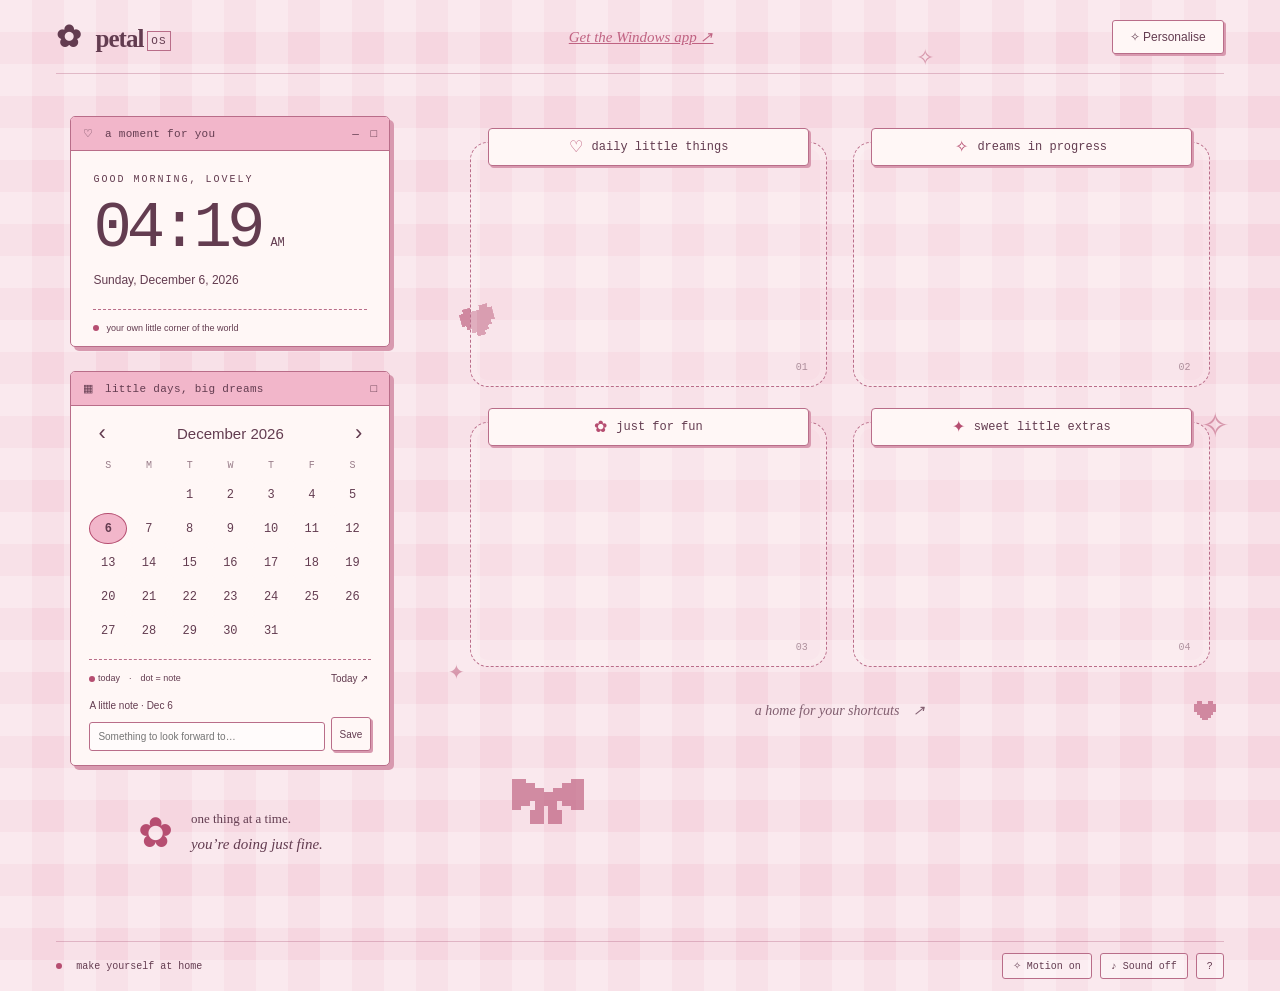
==== commit 3eba7184: "Build our standalone Windows wallpaper host and desktop editor" ====
--- a/index.html
+++ b/index.html
@@ -5,8 +5,8 @@
   <meta name="theme-color" content="#f6b8cc">
   <title>Petal OS · Retro Girly Wallpaper</title>
   <link rel="icon" href="icons/heart.svg" type="image/svg+xml">
-  <link rel="stylesheet" href="style.css?v=2">
-  <script src="app.js?v=2" defer></script>
+  <link rel="stylesheet" href="style.css?v=3">
+  <script src="app.js?v=3" defer></script>
 </head>
 <body data-background="gingham">
   <div id="custom-bg" aria-hidden="true"></div>
@@ -16,7 +16,7 @@
     <span class="spark s1">✦</span><span class="spark s2">✧</span><span class="spark s3">✦</span><span class="spark s4">✧</span>
     <svg class="pixel bow" viewBox="0 0 32 24"><path d="M0 2h6v2h4v2h4v2h4V6h4V4h4V2h6v14h-6v-2h-4v-2h-2v4h2v6h-6v-8h-2v8H8v-6h2v-4H8v2H4v2H0Z"/></svg>
   </div>
-  <header class="topbar"><span class="brand"><span aria-hidden="true">✿</span> petal<span class="os">OS</span></span><span class="top-caption">a little space to bloom</span><button id="open-settings" class="settings-button">✧ Personalise</button></header>
+  <header class="topbar"><span class="brand"><span aria-hidden="true">✿</span> petal<span class="os">OS</span></span><a class="top-caption download-app" href="https://hkcm91.github.io/retro-girly-wallpaper/downloads/Petal-OS-Desktop.zip">Get the Windows app ↗</a><button id="open-settings" class="settings-button">✧ Personalise</button></header>
   <main class="desktop">
     <section class="left-column" aria-label="Clock and calendar">
       <article class="window clock-window">
@@ -51,9 +51,9 @@
       <fieldset><legend>02 / THE WALLPAPER</legend><label>Background <select id="background"><option value="gingham">Picnic gingham</option><option value="dots">Polka-dot daydream</option><option value="clouds">Cloud nine</option><option value="plain">Just the color</option><option value="custom">My own image</option></select></label><label class="file-label">Choose your own image (PNG / JPG / WebP, up to 2 MB)<input id="image-upload" type="file" accept="image/png,image/jpeg,image/webp"></label></fieldset>
       <fieldset><legend>03 / YOUR LITTLE CORNERS</legend><label>Zone 1 <input id="label1" maxlength="36"></label><label>Zone 2 <input id="label2" maxlength="36"></label><label>Zone 3 <input id="label3" maxlength="36"></label><label>Zone 4 <input id="label4" maxlength="36"></label><p class="hint">Visual guides for your real Windows shortcuts. Drag your icons into these areas on the desktop.</p></fieldset>
       <fieldset><legend>04 / THE LITTLE DETAILS</legend><label class="check"><input id="motion" type="checkbox"> Animated decorations</label><label class="check"><input id="sound" type="checkbox"> Soft click sounds (starts after a click)</label><label class="check"><input id="hour24" type="checkbox"> 24-hour clock</label><label class="check"><input id="show-notes" type="checkbox"> Show calendar note editor</label><label class="inline-label">Sound volume <input id="volume" type="range" min="0" max="100"></label></fieldset>
-      <div class="transfer"><button id="export">Export settings</button><label class="import-button">Import settings<input id="import" type="file" accept="application/json,.json"></label><button id="reset">Reset appearance</button></div><p class="hint" id="storage-status">Settings and calendar notes stay on this device.</p><p class="hint">In Lively, use Library → right-click wallpaper → Customise for reliable persistent controls. Browser and Lively settings are separate.</p>
+      <div class="transfer"><button id="export">Export settings</button><label class="import-button">Import settings<input id="import" type="file" accept="application/json,.json"></label><button id="reset">Reset appearance</button></div><p class="hint" id="storage-status">Settings and calendar notes stay on this device.</p><p class="hint">In the Petal OS desktop app, use this editor to update your wallpaper live. The web preview has separate local settings.</p>
     </div>
   </dialog>
-  <dialog id="help" aria-labelledby="help-title"><div class="titlebar"><h2 id="help-title">♡　a little help</h2><button id="close-help" aria-label="Close help">×</button></div><div class="settings-content"><p>Select a calendar day to write a note. Saving an empty note deletes it. Personalise changes your colors, labels, background and sound.</p><p>The four zones are visual guides, not folders. Windows still manages your desktop files and icons.</p><p>In Lively, mouse input depends on its interaction settings and the desktop. Real icons and other windows can cover wallpaper controls. Keyboard input is off by default; enabling it can hide desktop icons.</p><p>Use Lively’s <strong>Customise</strong> panel for labels and appearance. For typing notes or choosing files, the browser preview is the easiest option. It has separate local storage; export/import can transfer your settings when file selection is available.</p><p>Sound is a quiet click chime, off by default. Browsers may require a click before audio plays. Reduced-motion preferences are respected.</p><a href="README.html" target="_blank" rel="noopener">Open the setup & deployment guide ↗</a></div></dialog>
+  <dialog id="help" aria-labelledby="help-title"><div class="titlebar"><h2 id="help-title">♡　a little help</h2><button id="close-help" aria-label="Close help">×</button></div><div class="settings-content"><p>Select a calendar day to write a note. Saving an empty note deletes it. Personalise changes your colors, labels, background and sound.</p><p>The four zones are visual guides, not folders. Windows still manages your desktop files and icons.</p><p>Petal OS is its own Windows wallpaper app. Use its editor window for calendar notes and settings; changes appear live behind your desktop icons. Use the tray icon to reopen the editor, apply, stop or exit.</p><p>Windows desktop icons sit above the wallpaper. This prototype keeps editing in its own app window, so your shortcuts retain their normal mouse and keyboard behavior. The GitHub Pages version is a browser preview; it cannot set a Windows wallpaper on its own.</p><p>Sound is a quiet click chime, off by default. Browsers may require a click before audio plays. Reduced-motion preferences are respected.</p><a href="README.html" target="_blank" rel="noopener">Open the setup & deployment guide ↗</a></div></dialog>
 </body>
 </html>
--- a/style.css
+++ b/style.css
@@ -1,3 +1,6 @@
 :root{--base:#f6d6e0;--paper:#fff7f6;--accent:#b64e71;--soft:#f2b6ca;--ink:#633c50;--line:#b96d89;--shadow:#d899af;--grid:rgba(255,255,255,.27)}
 *{box-sizing:border-box}body{margin:0;min-height:100vh;color:var(--ink);background-color:var(--base);font:14px 'Trebuchet MS',Verdana,sans-serif;transition:background-color .3s}body[data-background=gingham]{background-image:linear-gradient(90deg,var(--grid) 50%,transparent 50%),linear-gradient(var(--grid) 50%,transparent 50%);background-size:64px 64px}body[data-background=dots]{background-image:radial-gradient(var(--paper) 2px,transparent 2px);background-size:22px 22px}body[data-background=clouds]{background-image:radial-gradient(ellipse at 20% 90%,#fff9 0,transparent 42%),radial-gradient(ellipse at 80% 20%,#fff9 0,transparent 40%),linear-gradient(140deg,var(--base),var(--soft))}button,input,select{font:inherit;color:inherit}button,.import-button{cursor:pointer;border:1px solid var(--line);background:var(--paper);padding:7px 12px;box-shadow:2px 2px 0 var(--shadow);border-radius:3px}button:hover,.import-button:hover{background:var(--soft)}button:active{transform:translate(1px,1px);box-shadow:none}button:focus-visible,input:focus-visible,select:focus-visible,a:focus-visible,.import-button:focus-within{outline:3px solid var(--accent);outline-offset:3px}button:disabled{opacity:.4;cursor:default}#custom-bg{position:fixed;inset:0;z-index:-1;background-size:cover;background-position:center;opacity:.65}.topbar{height:74px;display:flex;align-items:center;justify-content:space-between;margin:0 4.4%;border-bottom:1px solid color-mix(in srgb,var(--line) 38%,transparent);gap:16px}.brand{font:bold 25px Georgia,serif;letter-spacing:-1px}.brand>span:first-child{font-size:30px;margin-right:10px}.os{font:11px monospace;letter-spacing:1px;border:1px solid var(--line);padding:3px;margin-left:4px;vertical-align:middle}.top-caption{font:italic 15px Georgia,serif;opacity:.85}.settings-button{background:var(--paper);padding:9px 17px;font-size:12px}.desktop{position:relative;display:grid;grid-template-columns:320px 1fr;gap:7%;max-width:1500px;padding:42px 5.5% 70px;margin:auto;min-height:calc(100vh - 134px)}.window{border:1px solid var(--line);box-shadow:4px 4px 0 var(--shadow);background:var(--paper);border-radius:5px;overflow:hidden}.titlebar{display:flex;justify-content:space-between;align-items:center;background:var(--soft);border-bottom:1px solid var(--line);padding:9px 12px;font:11px monospace;letter-spacing:.3px}.clock-content{padding:23px 22px 0}.eyebrow{font:10px monospace;letter-spacing:2px;margin:0 0 9px}.clock-row{display:flex;align-items:baseline;gap:10px}#clock{font:64px 'Courier New',monospace;line-height:1.1;letter-spacing:-5px}#period{font:12px monospace}#date{margin:9px 0 22px;font-size:12px}.clock-bottom{border-top:1px dashed var(--line);padding:13px 0;font-size:9px;display:flex;gap:7px;align-items:center}.status-dot{display:inline-block;width:6px;height:6px;border-radius:50%;background:var(--accent);vertical-align:middle}.calendar-window{margin-top:24px}.calendar-content{padding:14px 18px}.month-nav{display:flex;align-items:center;justify-content:space-between;margin-bottom:14px}.month-nav button{font-size:22px;border:0;box-shadow:none;background:transparent;padding:0 9px}.month-nav h1{font-size:15px;font-weight:normal;margin:0}.weekdays,.calendar{display:grid;grid-template-columns:repeat(7,minmax(0,1fr));gap:3px;text-align:center}.weekdays{font:10px monospace;opacity:.65;margin-bottom:8px}.calendar button{position:relative;padding:7px 0;border:1px solid transparent;box-shadow:none;font:12px monospace;min-height:31px}.calendar button.today{border-color:var(--accent);border-radius:50%}.calendar button[aria-pressed=true]{background:var(--soft);font-weight:bold}.calendar button.has-note:after{content:'';position:absolute;bottom:2px;left:calc(50% - 2px);width:4px;height:4px;background:var(--accent);border-radius:50%}.calendar-footer{margin-top:13px;border-top:1px dashed var(--line);padding-top:10px;display:flex;align-items:center;justify-content:space-between;font-size:9px}.calendar-footer button{border:0;box-shadow:none;font-size:10px;padding:3px;background:transparent}#note-form{margin-top:13px}#note-label{font-size:10px;display:block;margin-bottom:6px}.note-row{display:flex;gap:6px}.note-row input{min-width:0;width:100%;font-size:10px;padding:8px}.note-row button{font-size:10px;padding:5px 8px}.mini-note{display:flex;align-items:center;justify-content:center;gap:18px;margin-top:28px}.mini-note>span{font-size:42px;color:var(--accent)}.mini-note p{font:13px/1.8 Georgia,serif}.mini-note em{font-size:15px}.zones{position:relative;display:grid;grid-template-columns:1fr 1fr;gap:35px 26px;padding-top:26px;align-content:start}.zone{height:245px;position:relative;border:1px dashed var(--line);border-radius:18px;background:color-mix(in srgb,var(--paper) 22%,transparent);box-shadow:inset 0 0 0 6px #fff2}.zone-tab{position:absolute;left:17px;right:17px;top:-15px;display:flex;align-items:center;justify-content:center;gap:9px;background:var(--paper);border:1px solid var(--line);border-radius:4px;padding:8px 10px;box-shadow:2px 2px var(--shadow);font:12px monospace;overflow-wrap:anywhere}.zone-tab>span:first-child{color:var(--accent);font-size:16px}.zone-number{position:absolute;bottom:13px;right:18px;font:10px monospace;opacity:.5}.zone-tip{grid-column:1 / 3;text-align:center;font:italic 14px Georgia,serif;margin:0;opacity:.8}.zone-tip span{margin-left:10px}.bottom-bar{height:50px;margin:0 4.4%;border-top:1px solid color-mix(in srgb,var(--line) 38%,transparent);display:flex;align-items:center;justify-content:space-between;gap:12px;font:10px monospace}.bottom-bar>span>.status-dot{margin-right:8px}.bottom-bar>div{display:flex;gap:8px}.bottom-bar button{font:10px monospace;padding:6px 10px;background:#fff6;box-shadow:none}.decorations{pointer-events:none;position:fixed;inset:0;overflow:hidden;z-index:-1}.pixel{fill:var(--accent);opacity:.6;image-rendering:pixelated;shape-rendering:crispEdges;position:absolute;animation:float 5s ease-in-out infinite}.heart{width:34px}.h1{left:36%;top:34%;transform:rotate(-15deg)}.h2{right:5%;bottom:20%;width:22px;animation-delay:-2s}.bow{width:72px;bottom:8%;left:40%;animation-delay:-1s}.spark{position:absolute;color:var(--accent);animation:twinkle 4s ease-in-out infinite;font-size:34px;opacity:.5}.s1{left:38%;top:15%}.s2{right:4%;top:45%;animation-delay:-1s}.s3{left:35%;bottom:24%;font-size:20px;animation-delay:-2s}.s4{right:27%;top:5%;font-size:22px}.paused .pixel,.paused .spark{animation:none!important}body.hidden-page .pixel,body.hidden-page .spark{animation-play-state:paused}dialog{color:var(--ink);background:var(--paper);border:1px solid var(--line);border-radius:6px;padding:0;width:min(520px,calc(100vw - 28px));max-height:88vh;box-shadow:7px 7px 0 var(--shadow)}dialog::backdrop{background:#42213866;backdrop-filter:blur(3px)}dialog .titlebar{position:sticky;top:0;z-index:1}dialog h2{font:12px monospace;margin:0}dialog .titlebar button{padding:1px 7px;font-size:20px;box-shadow:none}.settings-content{padding:20px 25px}.intro{font:italic 19px Georgia,serif;margin:0 0 20px}fieldset{border:0;border-top:1px dashed var(--line);padding:16px 0 19px;margin:0}legend{font:10px monospace;letter-spacing:1px;padding-right:10px}label{display:block;font-size:12px;margin:9px 0}input:not([type=checkbox]):not([type=color]):not([type=range]),select{border:1px solid var(--line);background:#fff9;border-radius:3px;padding:8px;width:100%;margin-top:5px}input[type=color]{border:0;background:transparent;width:48px;height:32px}.inline-label{display:flex;align-items:center;justify-content:space-between}.check{display:flex;align-items:center;gap:9px}.theme-buttons{display:flex;gap:8px;flex-wrap:wrap}.theme-buttons button{font-size:11px;padding:8px}.hint{font-size:10px;line-height:1.6;opacity:.8}.file-label{font-size:10px}.transfer{display:flex;flex-wrap:wrap;align-items:center;gap:10px}.transfer button,.import-button{font-size:10px;display:inline-block;margin:0}.import-button input{display:block;max-width:160px;font-size:9px}#help .settings-content{line-height:1.7;font-size:13px}a{color:var(--accent)}#toast{position:fixed;bottom:65px;left:50%;transform:translateX(-50%);background:var(--paper);border:1px solid var(--line);box-shadow:3px 3px var(--shadow);border-radius:4px;padding:10px 20px;font-size:12px;opacity:0;pointer-events:none;transition:opacity .2s;z-index:5;max-width:90vw}#toast.visible{opacity:1}@keyframes float{50%{translate:0 -10px}}@keyframes twinkle{50%{opacity:.2;scale:.85}}@media(prefers-reduced-motion:reduce){*,*::before,*::after{animation:none!important;transition:none!important}}@media(min-width:1600px){.desktop{padding-top:60px;gap:10%;grid-template-columns:350px 1fr}.zone{height:280px}.clock-content{padding-top:30px}#clock{font-size:72px}.calendar button{min-height:35px}}@media(max-width:1000px){.desktop{gap:5%;padding:30px 4% 50px;grid-template-columns:290px 1fr}.zones{gap:35px 18px}.zone-tab{font-size:10px;left:10px;right:10px}.zone{height:225px}.top-caption{display:none}#clock{font-size:59px}}@media(max-width:700px){.desktop{display:flex;flex-direction:column;gap:36px;padding:25px 6% 45px}.left-column{max-width:380px;width:100%;margin:auto}.zones{gap:35px 18px}.zone{height:190px}.mini-note{margin-top:20px}.topbar{height:65px}.brand{font-size:22px}.bottom-bar>span{display:none}.bottom-bar{justify-content:center}.zone-tab{font-size:10px}.decorations{opacity:.6}#clock{font-size:64px}}
 @media(min-width:701px) and (max-height:850px){.topbar{height:58px}.desktop{padding-top:24px;padding-bottom:24px;grid-template-columns:280px 1fr;min-height:calc(100vh - 108px)}.clock-content{padding:15px 18px 0}.eyebrow{font-size:9px;margin-bottom:6px}#clock{font-size:50px}#date{margin:7px 0 12px}.clock-bottom{padding:10px 0;font-size:8px}.calendar-window{margin-top:18px}.calendar-content{padding:10px 15px}.month-nav{margin-bottom:7px}.calendar button{min-height:26px;padding:5px 0}.calendar-footer{margin-top:7px;padding-top:6px}#note-form{margin-top:7px}.mini-note{display:none}.zones{padding-top:16px;gap:30px 22px}.zone{height:205px}.zone-tip{font-size:12px}}
+body.host-wallpaper #open-settings,body.host-wallpaper #note-form,body.host-wallpaper .bottom-bar button{display:none}body.host-wallpaper .bottom-bar>div::after{content:"edit from the Petal OS tray";font:10px monospace}
+.host-native .download-app{visibility:hidden}
+body.host-wallpaper{height:100vh;overflow:hidden}.host-wallpaper .desktop{min-height:calc(100vh - 124px);padding-top:32px;padding-bottom:28px}.host-wallpaper .mini-note{display:none}
